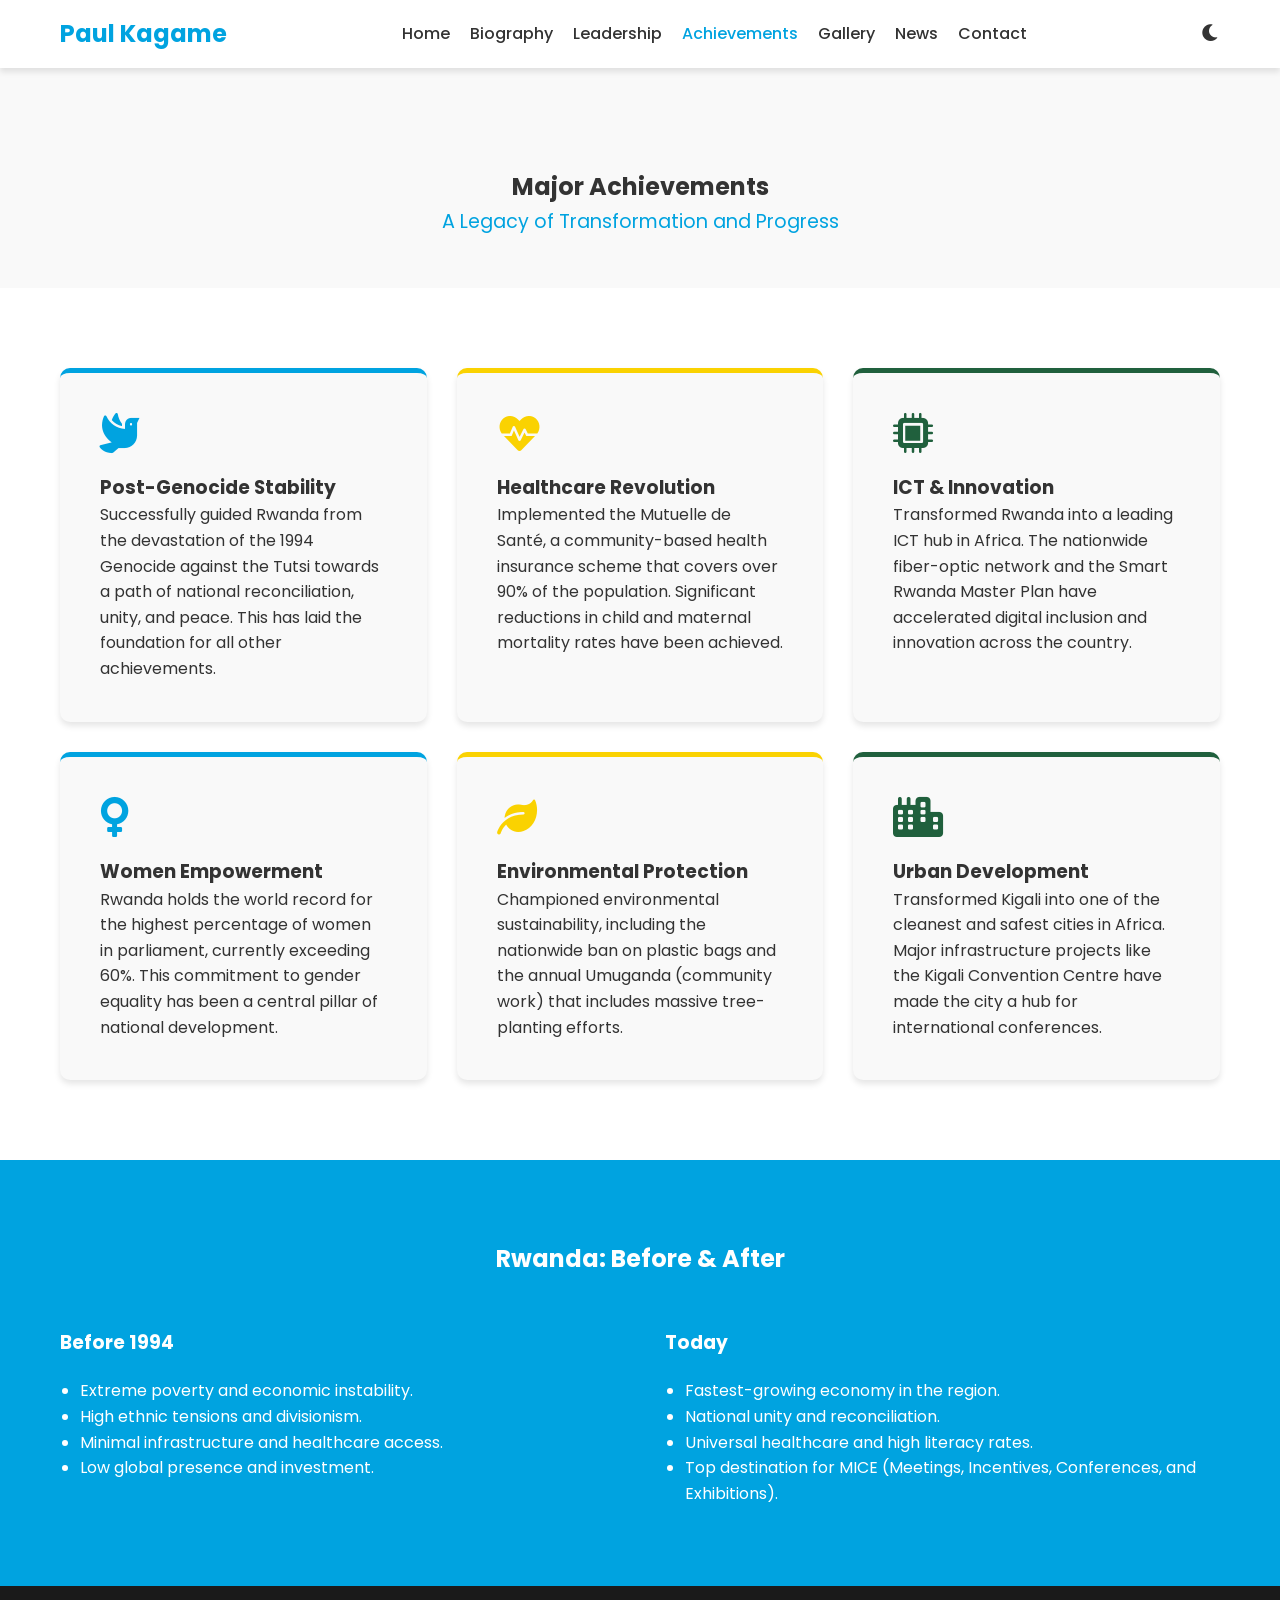
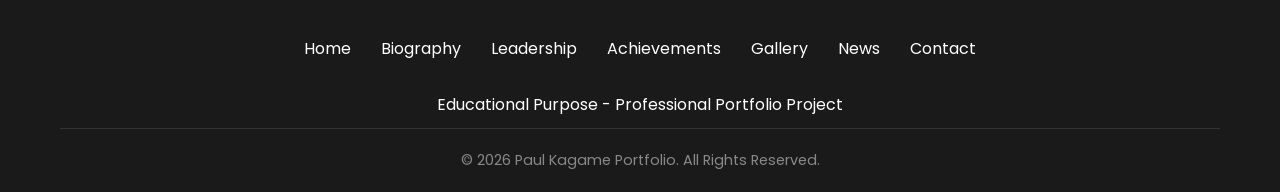
==== achievements.html @ 9ca7ed16 ""Initial"" ====
<!DOCTYPE html>
<html lang="en">
<head>
    <meta charset="UTF-8">
    <meta name="viewport" content="width=device-width, initial-scale=1.0">
    <title>Achievements | Paul Kagame</title>
    <link rel="stylesheet" href="assets/css/style.css">
    <link href="https://fonts.googleapis.com/css2?family=Poppins:wght@300;400;500;600;700&display=swap" rel="stylesheet">
    <link rel="stylesheet" href="https://cdnjs.cloudflare.com/ajax/libs/font-awesome/6.0.0/css/all.min.css">
</head>
<body>

    <header>
        <div class="container">
            <nav>
                <div class="logo">Paul Kagame</div>
                <ul class="nav-links">
                    <li><a href="index.html">Home</a></li>
                    <li><a href="biography.html">Biography</a></li>
                    <li><a href="leadership.html">Leadership</a></li>
                    <li><a href="achievements.html" class="active">Achievements</a></li>
                    <li><a href="gallery.html">Gallery</a></li>
                    <li><a href="news.html">News</a></li>
                    <li><a href="contact.html">Contact</a></li>
                </ul>
                <div class="nav-controls">
                    <div id="theme-toggle"><i class="fas fa-moon"></i></div>
                    <div class="hamburger"><i class="fas fa-bars"></i></div>
                </div>
            </nav>
        </div>
    </header>

    <section class="page-header" style="padding: 100px 0 50px; background: var(--card-bg); text-align: center;">
        <div class="container">
            <h1>Major Achievements</h1>
            <p style="font-size: 1.2rem; color: var(--primary-color);">A Legacy of Transformation and Progress</p>
        </div>
    </section>

    <section class="achievements-grid reveal" style="padding: 80px 0;">
        <div class="container">
            <div class="achievement-cards" style="display: grid; grid-template-columns: repeat(auto-fit, minmax(350px, 1fr)); gap: 30px;">
                <div class="card" style="padding: 40px; background: var(--card-bg); border-radius: 10px; box-shadow: var(--shadow); border-top: 5px solid var(--primary-color);">
                    <i class="fas fa-dove" style="font-size: 2.5rem; color: var(--primary-color); margin-bottom: 20px;"></i>
                    <h3>Post-Genocide Stability</h3>
                    <p>Successfully guided Rwanda from the devastation of the 1994 Genocide against the Tutsi towards a path of national reconciliation, unity, and peace. This has laid the foundation for all other achievements.</p>
                </div>
                <div class="card" style="padding: 40px; background: var(--card-bg); border-radius: 10px; box-shadow: var(--shadow); border-top: 5px solid var(--secondary-color);">
                    <i class="fas fa-heartbeat" style="font-size: 2.5rem; color: var(--secondary-color); margin-bottom: 20px;"></i>
                    <h3>Healthcare Revolution</h3>
                    <p>Implemented the Mutuelle de Santé, a community-based health insurance scheme that covers over 90% of the population. Significant reductions in child and maternal mortality rates have been achieved.</p>
                </div>
                <div class="card" style="padding: 40px; background: var(--card-bg); border-radius: 10px; box-shadow: var(--shadow); border-top: 5px solid var(--accent-color);">
                    <i class="fas fa-microchip" style="font-size: 2.5rem; color: var(--accent-color); margin-bottom: 20px;"></i>
                    <h3>ICT & Innovation</h3>
                    <p>Transformed Rwanda into a leading ICT hub in Africa. The nationwide fiber-optic network and the Smart Rwanda Master Plan have accelerated digital inclusion and innovation across the country.</p>
                </div>
                <div class="card" style="padding: 40px; background: var(--card-bg); border-radius: 10px; box-shadow: var(--shadow); border-top: 5px solid var(--primary-color);">
                    <i class="fas fa-venus" style="font-size: 2.5rem; color: var(--primary-color); margin-bottom: 20px;"></i>
                    <h3>Women Empowerment</h3>
                    <p>Rwanda holds the world record for the highest percentage of women in parliament, currently exceeding 60%. This commitment to gender equality has been a central pillar of national development.</p>
                </div>
                <div class="card" style="padding: 40px; background: var(--card-bg); border-radius: 10px; box-shadow: var(--shadow); border-top: 5px solid var(--secondary-color);">
                    <i class="fas fa-leaf" style="font-size: 2.5rem; color: var(--secondary-color); margin-bottom: 20px;"></i>
                    <h3>Environmental Protection</h3>
                    <p>Championed environmental sustainability, including the nationwide ban on plastic bags and the annual Umuganda (community work) that includes massive tree-planting efforts.</p>
                </div>
                <div class="card" style="padding: 40px; background: var(--card-bg); border-radius: 10px; box-shadow: var(--shadow); border-top: 5px solid var(--accent-color);">
                    <i class="fas fa-city" style="font-size: 2.5rem; color: var(--accent-color); margin-bottom: 20px;"></i>
                    <h3>Urban Development</h3>
                    <p>Transformed Kigali into one of the cleanest and safest cities in Africa. Major infrastructure projects like the Kigali Convention Centre have made the city a hub for international conferences.</p>
                </div>
            </div>
        </div>
    </section>

    <section class="comparison reveal" style="background: var(--primary-color); color: #fff; padding: 80px 0;">
        <div class="container">
            <h2 style="text-align: center; margin-bottom: 50px;">Rwanda: Before & After</h2>
            <div class="comp-grid" style="display: grid; grid-template-columns: 1fr 1fr; gap: 50px;">
                <div class="comp-item">
                    <h3>Before 1994</h3>
                    <ul style="list-style: disc; padding-left: 20px; margin-top: 20px;">
                        <li>Extreme poverty and economic instability.</li>
                        <li>High ethnic tensions and divisionism.</li>
                        <li>Minimal infrastructure and healthcare access.</li>
                        <li>Low global presence and investment.</li>
                    </ul>
                </div>
                <div class="comp-item">
                    <h3>Today</h3>
                    <ul style="list-style: disc; padding-left: 20px; margin-top: 20px;">
                        <li>Fastest-growing economy in the region.</li>
                        <li>National unity and reconciliation.</li>
                        <li>Universal healthcare and high literacy rates.</li>
                        <li>Top destination for MICE (Meetings, Incentives, Conferences, and Exhibitions).</li>
                    </ul>
                </div>
            </div>
        </div>
    </section>

    <footer>
        <div class="container">
            <div class="footer-links">
                <a href="index.html">Home</a>
                <a href="biography.html">Biography</a>
                <a href="leadership.html">Leadership</a>
                <a href="achievements.html">Achievements</a>
                <a href="gallery.html">Gallery</a>
                <a href="news.html">News</a>
                <a href="contact.html">Contact</a>
            </div>
            <p style="margin-bottom: 10px;">Educational Purpose - Professional Portfolio Project</p>
            <div class="footer-bottom">
                &copy; 2026 Paul Kagame Portfolio. All Rights Reserved.
            </div>
        </div>
    </footer>

    <div id="scroll-top"><i class="fas fa-arrow-up"></i></div>

    <script src="assets/js/main.js"></script>
</body>
</html>
---- assets/css/style.css ----
/* Paul Kagame Website - Global Styles */
:root {
    --primary-color: #00A3E0; /* Rwanda Flag Blue */
    --secondary-color: #FAD201; /* Rwanda Flag Yellow */
    --accent-color: #20603D; /* Rwanda Flag Green */
    --text-color: #333;
    --bg-color: #fff;
    --card-bg: #f9f9f9;
    --nav-bg: rgba(255, 255, 255, 0.95);
    --footer-bg: #1a1a1a;
    --footer-text: #fff;
    --transition: all 0.3s ease;
    --shadow: 0 4px 6px rgba(0, 0, 0, 0.1);
}

[data-theme="dark"] {
    --text-color: #f4f4f4;
    --bg-color: #121212;
    --card-bg: #1e1e1e;
    --nav-bg: rgba(18, 18, 18, 0.95);
    --shadow: 0 4px 6px rgba(0, 0, 0, 0.3);
}

* {
    margin: 0;
    padding: 0;
    box-sizing: border-box;
}

body {
    font-family: 'Poppins', sans-serif;
    line-height: 1.6;
    color: var(--text-color);
    background-color: var(--bg-color);
    transition: var(--transition);
}

a {
    text-decoration: none;
    color: inherit;
}

ul {
    list-style: none;
}

img {
    max-width: 100%;
    display: block;
}

.container {
    max-width: 1200px;
    margin: 0 auto;
    padding: 0 20px;
}

/* Header & Navigation */
header {
    position: sticky;
    top: 0;
    z-index: 1000;
    background: var(--nav-bg);
    box-shadow: var(--shadow);
    backdrop-filter: blur(10px);
}

nav {
    display: flex;
    justify-content: space-between;
    align-items: center;
    padding: 15px 0;
}

.logo {
    font-size: 1.5rem;
    font-weight: 700;
    color: var(--primary-color);
}

.nav-links {
    display: flex;
    gap: 20px;
}

.nav-links a {
    font-weight: 500;
    transition: var(--transition);
}

.nav-links a:hover, .nav-links a.active {
    color: var(--primary-color);
}

.nav-controls {
    display: flex;
    align-items: center;
    gap: 15px;
}

#theme-toggle {
    cursor: pointer;
    font-size: 1.2rem;
}

.hamburger {
    display: none;
    cursor: pointer;
    font-size: 1.5rem;
}

/* Hero Section */
.hero {
    height: 100vh;
    background-size: cover;
    background-position: center;
    display: flex;
    align-items: center;
    justify-content: center;
    text-align: center;
    color: #fff;
    position: relative;
}

.hero::before {
    content: '';
    position: absolute;
    top: 0;
    left: 0;
    width: 100%;
    height: 100%;
    background: rgba(0, 0, 0, 0.6);
}

.hero-content {
    position: relative;
    z-index: 1;
}

.hero h1 {
    font-size: 4rem;
    margin-bottom: 10px;
}

.hero p {
    font-size: 1.5rem;
    margin-bottom: 30px;
}

.btn {
    display: inline-block;
    padding: 12px 30px;
    background: var(--primary-color);
    color: #fff;
    border-radius: 5px;
    font-weight: 600;
    transition: var(--transition);
    border: none;
    cursor: pointer;
}

.btn:hover {
    background: #0082b3;
    transform: translateY(-3px);
}

/* Footer */
footer {
    background: var(--footer-bg);
    color: var(--footer-text);
    padding: 50px 0 20px;
    text-align: center;
}

.footer-links {
    display: flex;
    justify-content: center;
    gap: 30px;
    margin-bottom: 30px;
}

.footer-bottom {
    border-top: 1px solid #333;
    padding-top: 20px;
    font-size: 0.9rem;
    color: #888;
}

/* Responsive */
@media (max-width: 768px) {
    .nav-links {
        display: none;
        flex-direction: column;
        position: absolute;
        top: 100%;
        left: 0;
        width: 100%;
        background: var(--bg-color);
        padding: 20px;
        box-shadow: var(--shadow);
    }

    .nav-links.active {
        display: flex;
    }

    .hamburger {
        display: block;
    }

    .hero h1 {
        font-size: 2.5rem;
    }
}

/* Animations */
.reveal {
    opacity: 0;
    transform: translateY(30px);
    transition: all 0.8s ease-out;
}

.reveal.active {
    opacity: 1;
    transform: translateY(0);
}

/* Scroll to top */
#scroll-top {
    position: fixed;
    bottom: 30px;
    right: 30px;
    background: var(--primary-color);
    color: #fff;
    width: 45px;
    height: 45px;
    border-radius: 50%;
    display: none;
    align-items: center;
    justify-content: center;
    cursor: pointer;
    z-index: 1000;
    box-shadow: var(--shadow);
    transition: var(--transition);
}

#scroll-top:hover {
    transform: scale(1.1);
}
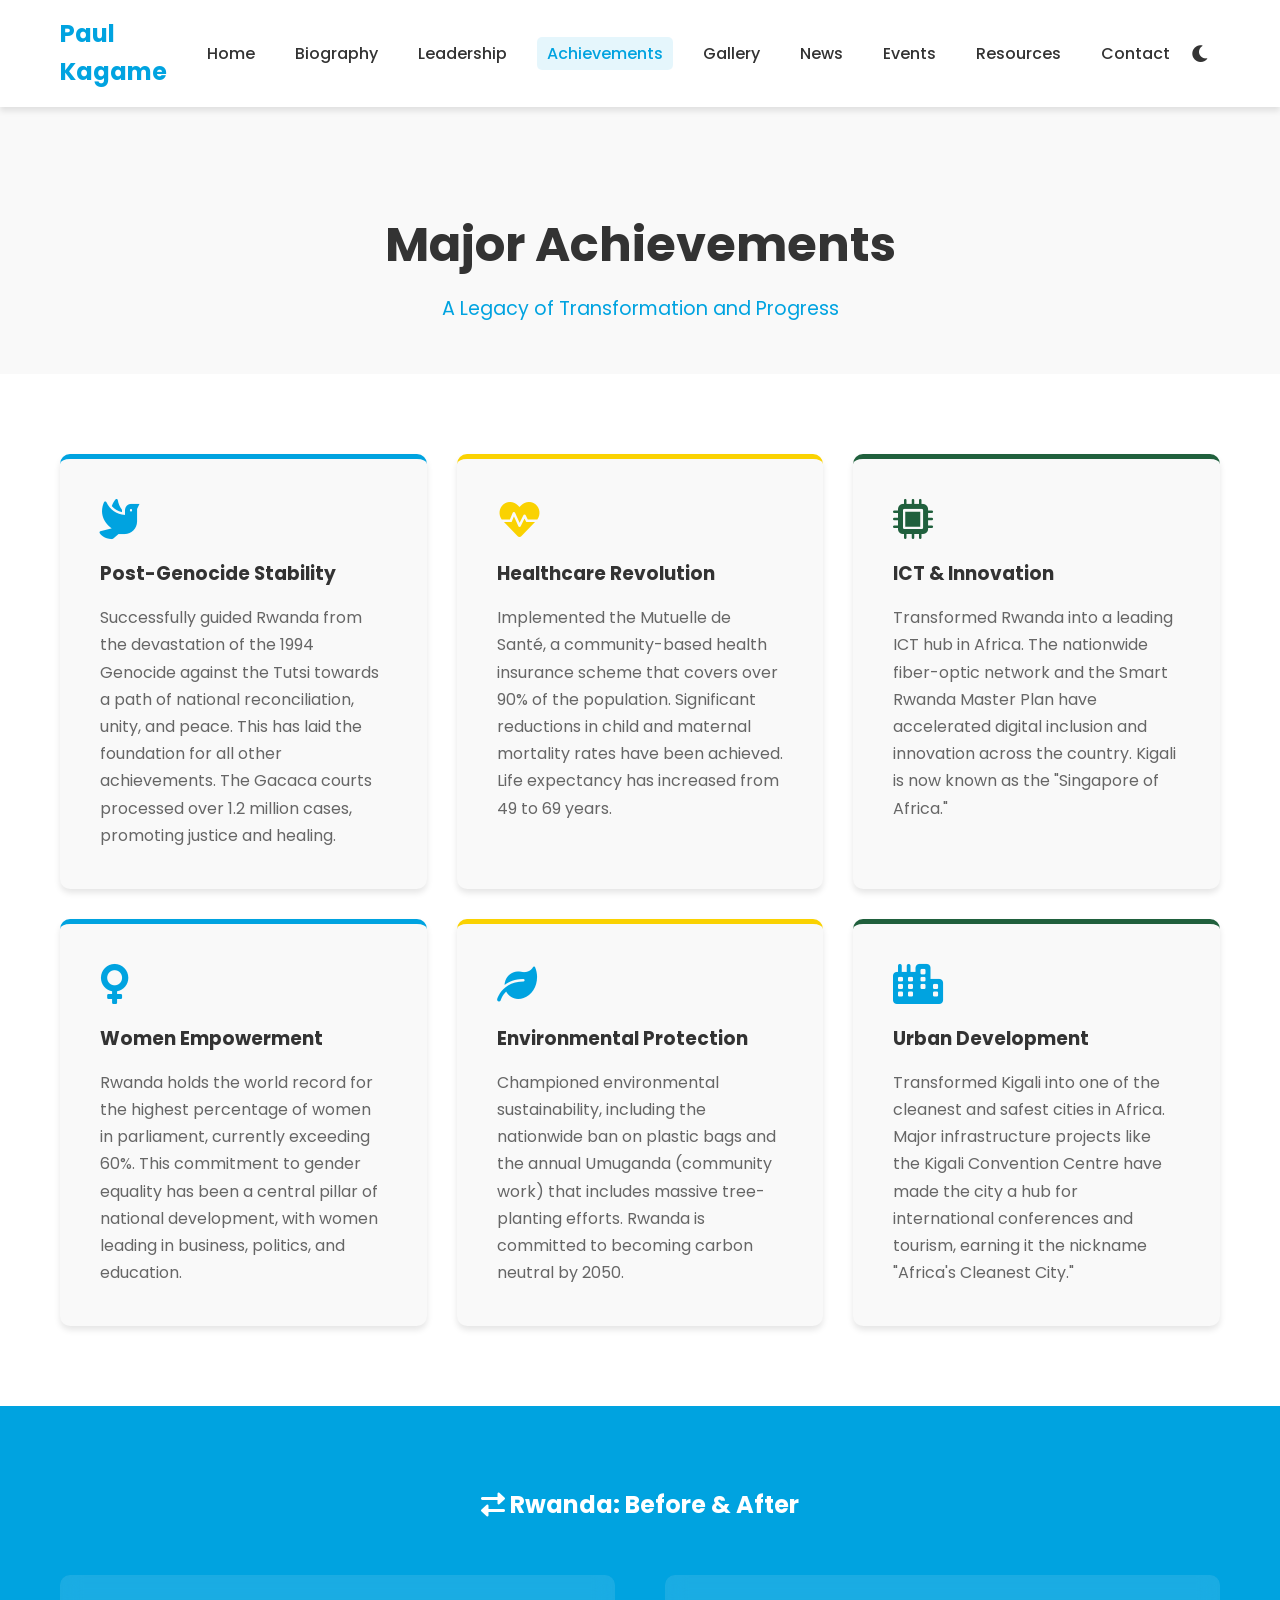
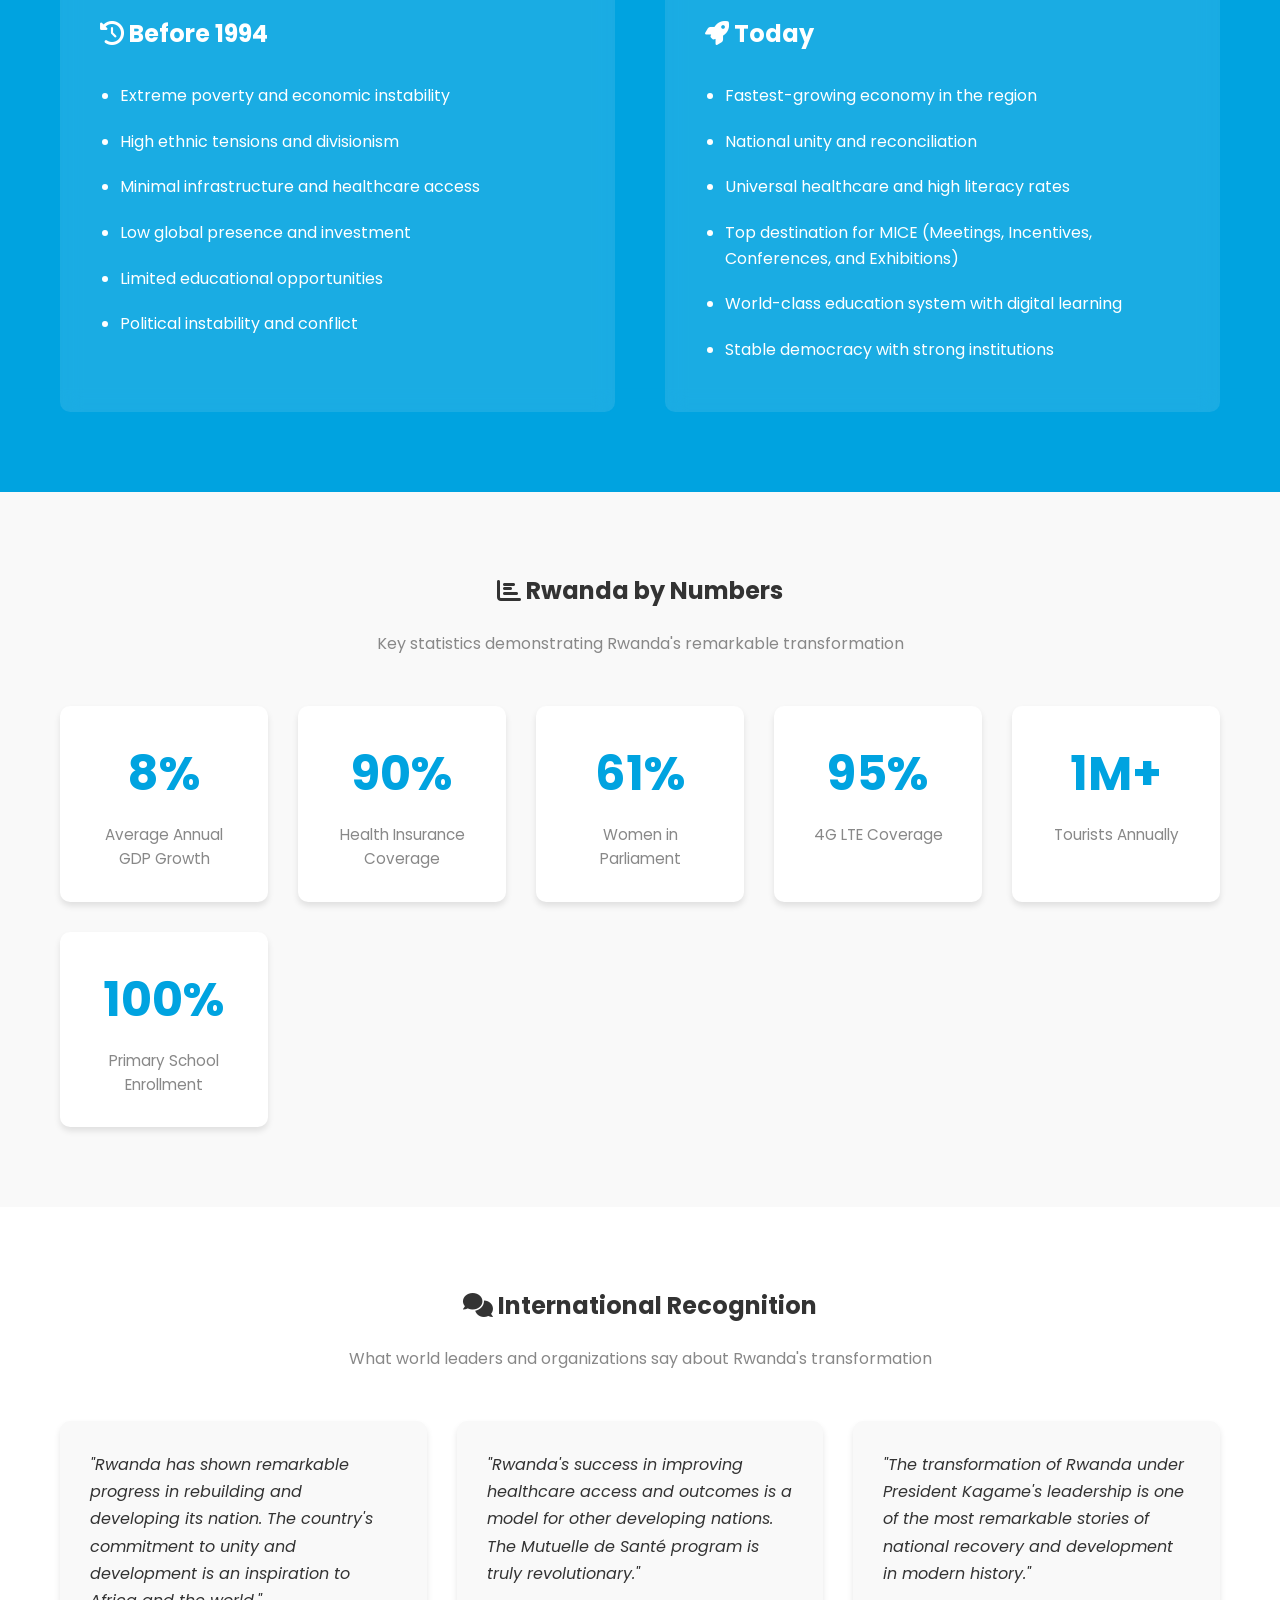
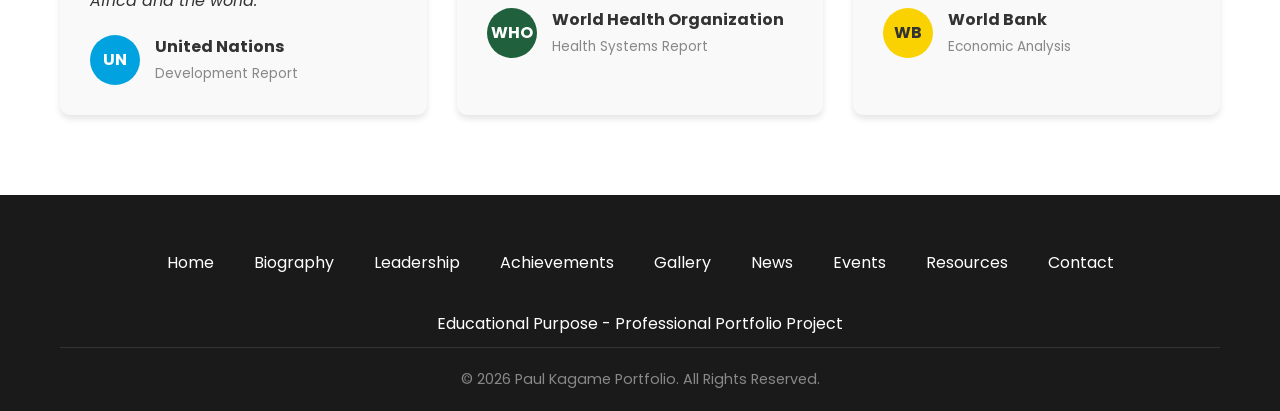
==== commit fb31eeeb: ""Final Updates"" ====
--- a/achievements.html
+++ b/achievements.html
@@ -7,6 +7,154 @@
     <link rel="stylesheet" href="assets/css/style.css">
     <link href="https://fonts.googleapis.com/css2?family=Poppins:wght@300;400;500;600;700&display=swap" rel="stylesheet">
     <link rel="stylesheet" href="https://cdnjs.cloudflare.com/ajax/libs/font-awesome/6.0.0/css/all.min.css">
+    <style>
+        .achievements-grid {
+            padding: 80px 0;
+        }
+        .achievement-cards {
+            display: grid;
+            grid-template-columns: repeat(auto-fit, minmax(350px, 1fr));
+            gap: 30px;
+        }
+        .achievement-card {
+            padding: 40px;
+            background: var(--card-bg);
+            border-radius: 10px;
+            box-shadow: var(--shadow);
+            border-top: 5px solid var(--primary-color);
+            transition: var(--transition);
+        }
+        .achievement-card:hover {
+            transform: translateY(-10px);
+            box-shadow: 0 15px 30px rgba(0, 0, 0, 0.15);
+        }
+        .achievement-card:nth-child(2) { border-top-color: var(--secondary-color); }
+        .achievement-card:nth-child(3) { border-top-color: var(--accent-color); }
+        .achievement-card:nth-child(4) { border-top-color: var(--primary-color); }
+        .achievement-card:nth-child(5) { border-top-color: var(--secondary-color); }
+        .achievement-card:nth-child(6) { border-top-color: var(--accent-color); }
+        
+        .achievement-card i {
+            font-size: 2.5rem;
+            color: var(--primary-color);
+            margin-bottom: 20px;
+        }
+        .achievement-card:nth-child(2) i { color: var(--secondary-color); }
+        .achievement-card:nth-child(3) i { color: var(--accent-color); }
+        .achievement-card h3 {
+            margin-bottom: 15px;
+            color: var(--text-color);
+        }
+        .achievement-card p {
+            line-height: 1.7;
+            color: #666;
+        }
+        .comparison {
+            background: var(--primary-color);
+            color: #fff;
+            padding: 80px 0;
+        }
+        .comparison h2 {
+            text-align: center;
+            margin-bottom: 50px;
+        }
+        .comp-grid {
+            display: grid;
+            grid-template-columns: 1fr 1fr;
+            gap: 50px;
+        }
+        .comp-item {
+            background: rgba(255, 255, 255, 0.1);
+            padding: 40px;
+            border-radius: 10px;
+            backdrop-filter: blur(10px);
+        }
+        .comp-item h3 {
+            margin-bottom: 20px;
+            font-size: 1.5rem;
+        }
+        .comp-item ul {
+            list-style: disc;
+            padding-left: 20px;
+        }
+        .comp-item ul li {
+            padding: 10px 0;
+            line-height: 1.6;
+        }
+        .stats-section {
+            padding: 80px 0;
+            background: var(--card-bg);
+        }
+        .stats-grid {
+            display: grid;
+            grid-template-columns: repeat(auto-fit, minmax(200px, 1fr));
+            gap: 30px;
+            margin-top: 50px;
+        }
+        .stat-card {
+            background: var(--bg-color);
+            padding: 30px;
+            border-radius: 10px;
+            text-align: center;
+            box-shadow: var(--shadow);
+            transition: var(--transition);
+        }
+        .stat-card:hover {
+            transform: scale(1.05);
+        }
+        .stat-card .number {
+            font-size: 3rem;
+            font-weight: 700;
+            color: var(--primary-color);
+            margin-bottom: 10px;
+        }
+        .stat-card .label {
+            color: #888;
+            font-size: 0.95rem;
+        }
+        .testimonials {
+            padding: 80px 0;
+        }
+        .testimonials-grid {
+            display: grid;
+            grid-template-columns: repeat(auto-fit, minmax(300px, 1fr));
+            gap: 30px;
+            margin-top: 50px;
+        }
+        .testimonial-card {
+            background: var(--card-bg);
+            padding: 30px;
+            border-radius: 10px;
+            box-shadow: var(--shadow);
+        }
+        .testimonial-card p {
+            font-style: italic;
+            margin-bottom: 20px;
+            line-height: 1.7;
+        }
+        .testimonial-author {
+            display: flex;
+            align-items: center;
+            gap: 15px;
+        }
+        .testimonial-author img {
+            width: 50px;
+            height: 50px;
+            border-radius: 50%;
+            background: var(--primary-color);
+        }
+        .testimonial-author h4 {
+            font-size: 1rem;
+        }
+        .testimonial-author span {
+            font-size: 0.85rem;
+            color: #888;
+        }
+        @media (max-width: 768px) {
+            .comp-grid { grid-template-columns: 1fr; }
+            .achievement-cards { grid-template-columns: 1fr; }
+        }
+    </style>
 </head>
 <body>
 
@@ -21,6 +169,8 @@
                     <li><a href="achievements.html" class="active">Achievements</a></li>
                     <li><a href="gallery.html">Gallery</a></li>
                     <li><a href="news.html">News</a></li>
+                    <li><a href="events.html">Events</a></li>
+                    <li><a href="resources.html">Resources</a></li>
                     <li><a href="contact.html">Contact</a></li>
                 </ul>
                 <div class="nav-controls">
@@ -38,64 +188,140 @@
         </div>
     </section>
 
-    <section class="achievements-grid reveal" style="padding: 80px 0;">
-        <div class="container">
-            <div class="achievement-cards" style="display: grid; grid-template-columns: repeat(auto-fit, minmax(350px, 1fr)); gap: 30px;">
-                <div class="card" style="padding: 40px; background: var(--card-bg); border-radius: 10px; box-shadow: var(--shadow); border-top: 5px solid var(--primary-color);">
-                    <i class="fas fa-dove" style="font-size: 2.5rem; color: var(--primary-color); margin-bottom: 20px;"></i>
+    <section class="achievements-grid reveal">
+        <div class="container">
+            <div class="achievement-cards">
+                <div class="achievement-card">
+                    <i class="fas fa-dove"></i>
                     <h3>Post-Genocide Stability</h3>
-                    <p>Successfully guided Rwanda from the devastation of the 1994 Genocide against the Tutsi towards a path of national reconciliation, unity, and peace. This has laid the foundation for all other achievements.</p>
-                </div>
-                <div class="card" style="padding: 40px; background: var(--card-bg); border-radius: 10px; box-shadow: var(--shadow); border-top: 5px solid var(--secondary-color);">
-                    <i class="fas fa-heartbeat" style="font-size: 2.5rem; color: var(--secondary-color); margin-bottom: 20px;"></i>
+                    <p>Successfully guided Rwanda from the devastation of the 1994 Genocide against the Tutsi towards a path of national reconciliation, unity, and peace. This has laid the foundation for all other achievements. The Gacaca courts processed over 1.2 million cases, promoting justice and healing.</p>
+                </div>
+                <div class="achievement-card">
+                    <i class="fas fa-heartbeat"></i>
                     <h3>Healthcare Revolution</h3>
-                    <p>Implemented the Mutuelle de Santé, a community-based health insurance scheme that covers over 90% of the population. Significant reductions in child and maternal mortality rates have been achieved.</p>
-                </div>
-                <div class="card" style="padding: 40px; background: var(--card-bg); border-radius: 10px; box-shadow: var(--shadow); border-top: 5px solid var(--accent-color);">
-                    <i class="fas fa-microchip" style="font-size: 2.5rem; color: var(--accent-color); margin-bottom: 20px;"></i>
+                    <p>Implemented the Mutuelle de Santé, a community-based health insurance scheme that covers over 90% of the population. Significant reductions in child and maternal mortality rates have been achieved. Life expectancy has increased from 49 to 69 years.</p>
+                </div>
+                <div class="achievement-card">
+                    <i class="fas fa-microchip"></i>
                     <h3>ICT & Innovation</h3>
-                    <p>Transformed Rwanda into a leading ICT hub in Africa. The nationwide fiber-optic network and the Smart Rwanda Master Plan have accelerated digital inclusion and innovation across the country.</p>
-                </div>
-                <div class="card" style="padding: 40px; background: var(--card-bg); border-radius: 10px; box-shadow: var(--shadow); border-top: 5px solid var(--primary-color);">
-                    <i class="fas fa-venus" style="font-size: 2.5rem; color: var(--primary-color); margin-bottom: 20px;"></i>
+                    <p>Transformed Rwanda into a leading ICT hub in Africa. The nationwide fiber-optic network and the Smart Rwanda Master Plan have accelerated digital inclusion and innovation across the country. Kigali is now known as the "Singapore of Africa."</p>
+                </div>
+                <div class="achievement-card">
+                    <i class="fas fa-venus"></i>
                     <h3>Women Empowerment</h3>
-                    <p>Rwanda holds the world record for the highest percentage of women in parliament, currently exceeding 60%. This commitment to gender equality has been a central pillar of national development.</p>
-                </div>
-                <div class="card" style="padding: 40px; background: var(--card-bg); border-radius: 10px; box-shadow: var(--shadow); border-top: 5px solid var(--secondary-color);">
-                    <i class="fas fa-leaf" style="font-size: 2.5rem; color: var(--secondary-color); margin-bottom: 20px;"></i>
+                    <p>Rwanda holds the world record for the highest percentage of women in parliament, currently exceeding 60%. This commitment to gender equality has been a central pillar of national development, with women leading in business, politics, and education.</p>
+                </div>
+                <div class="achievement-card">
+                    <i class="fas fa-leaf"></i>
                     <h3>Environmental Protection</h3>
-                    <p>Championed environmental sustainability, including the nationwide ban on plastic bags and the annual Umuganda (community work) that includes massive tree-planting efforts.</p>
-                </div>
-                <div class="card" style="padding: 40px; background: var(--card-bg); border-radius: 10px; box-shadow: var(--shadow); border-top: 5px solid var(--accent-color);">
-                    <i class="fas fa-city" style="font-size: 2.5rem; color: var(--accent-color); margin-bottom: 20px;"></i>
+                    <p>Championed environmental sustainability, including the nationwide ban on plastic bags and the annual Umuganda (community work) that includes massive tree-planting efforts. Rwanda is committed to becoming carbon neutral by 2050.</p>
+                </div>
+                <div class="achievement-card">
+                    <i class="fas fa-city"></i>
                     <h3>Urban Development</h3>
-                    <p>Transformed Kigali into one of the cleanest and safest cities in Africa. Major infrastructure projects like the Kigali Convention Centre have made the city a hub for international conferences.</p>
-                </div>
-            </div>
-        </div>
-    </section>
-
-    <section class="comparison reveal" style="background: var(--primary-color); color: #fff; padding: 80px 0;">
-        <div class="container">
-            <h2 style="text-align: center; margin-bottom: 50px;">Rwanda: Before & After</h2>
-            <div class="comp-grid" style="display: grid; grid-template-columns: 1fr 1fr; gap: 50px;">
+                    <p>Transformed Kigali into one of the cleanest and safest cities in Africa. Major infrastructure projects like the Kigali Convention Centre have made the city a hub for international conferences and tourism, earning it the nickname "Africa's Cleanest City."</p>
+                </div>
+            </div>
+        </div>
+    </section>
+
+    <section class="comparison reveal">
+        <div class="container">
+            <h2><i class="fas fa-exchange-alt"></i> Rwanda: Before & After</h2>
+            <div class="comp-grid">
                 <div class="comp-item">
-                    <h3>Before 1994</h3>
-                    <ul style="list-style: disc; padding-left: 20px; margin-top: 20px;">
-                        <li>Extreme poverty and economic instability.</li>
-                        <li>High ethnic tensions and divisionism.</li>
-                        <li>Minimal infrastructure and healthcare access.</li>
-                        <li>Low global presence and investment.</li>
+                    <h3><i class="fas fa-history"></i> Before 1994</h3>
+                    <ul>
+                        <li>Extreme poverty and economic instability</li>
+                        <li>High ethnic tensions and divisionism</li>
+                        <li>Minimal infrastructure and healthcare access</li>
+                        <li>Low global presence and investment</li>
+                        <li>Limited educational opportunities</li>
+                        <li>Political instability and conflict</li>
                     </ul>
                 </div>
                 <div class="comp-item">
-                    <h3>Today</h3>
-                    <ul style="list-style: disc; padding-left: 20px; margin-top: 20px;">
-                        <li>Fastest-growing economy in the region.</li>
-                        <li>National unity and reconciliation.</li>
-                        <li>Universal healthcare and high literacy rates.</li>
-                        <li>Top destination for MICE (Meetings, Incentives, Conferences, and Exhibitions).</li>
+                    <h3><i class="fas fa-rocket"></i> Today</h3>
+                    <ul>
+                        <li>Fastest-growing economy in the region</li>
+                        <li>National unity and reconciliation</li>
+                        <li>Universal healthcare and high literacy rates</li>
+                        <li>Top destination for MICE (Meetings, Incentives, Conferences, and Exhibitions)</li>
+                        <li>World-class education system with digital learning</li>
+                        <li>Stable democracy with strong institutions</li>
                     </ul>
+                </div>
+            </div>
+        </div>
+    </section>
+
+    <section class="stats-section reveal">
+        <div class="container">
+            <h2 style="text-align: center; margin-bottom: 20px;"><i class="fas fa-chart-bar"></i> Rwanda by Numbers</h2>
+            <p style="text-align: center; max-width: 600px; margin: 0 auto 40px; color: #888;">Key statistics demonstrating Rwanda's remarkable transformation</p>
+            <div class="stats-grid">
+                <div class="stat-card">
+                    <div class="number">8%</div>
+                    <div class="label">Average Annual GDP Growth</div>
+                </div>
+                <div class="stat-card">
+                    <div class="number">90%</div>
+                    <div class="label">Health Insurance Coverage</div>
+                </div>
+                <div class="stat-card">
+                    <div class="number">61%</div>
+                    <div class="label">Women in Parliament</div>
+                </div>
+                <div class="stat-card">
+                    <div class="number">95%</div>
+                    <div class="label">4G LTE Coverage</div>
+                </div>
+                <div class="stat-card">
+                    <div class="number">1M+</div>
+                    <div class="label">Tourists Annually</div>
+                </div>
+                <div class="stat-card">
+                    <div class="number">100%</div>
+                    <div class="label">Primary School Enrollment</div>
+                </div>
+            </div>
+        </div>
+    </section>
+
+    <section class="testimonials reveal">
+        <div class="container">
+            <h2 style="text-align: center; margin-bottom: 20px;"><i class="fas fa-comments"></i> International Recognition</h2>
+            <p style="text-align: center; max-width: 600px; margin: 0 auto 40px; color: #888;">What world leaders and organizations say about Rwanda's transformation</p>
+            <div class="testimonials-grid">
+                <div class="testimonial-card">
+                    <p>"Rwanda has shown remarkable progress in rebuilding and developing its nation. The country's commitment to unity and development is an inspiration to Africa and the world."</p>
+                    <div class="testimonial-author">
+                        <div style="width: 50px; height: 50px; border-radius: 50%; background: var(--primary-color); display: flex; align-items: center; justify-content: center; color: white; font-weight: bold;">UN</div>
+                        <div>
+                            <h4>United Nations</h4>
+                            <span>Development Report</span>
+                        </div>
+                    </div>
+                </div>
+                <div class="testimonial-card">
+                    <p>"Rwanda's success in improving healthcare access and outcomes is a model for other developing nations. The Mutuelle de Santé program is truly revolutionary."</p>
+                    <div class="testimonial-author">
+                        <div style="width: 50px; height: 50px; border-radius: 50%; background: var(--accent-color); display: flex; align-items: center; justify-content: center; color: white; font-weight: bold;">WHO</div>
+                        <div>
+                            <h4>World Health Organization</h4>
+                            <span>Health Systems Report</span>
+                        </div>
+                    </div>
+                </div>
+                <div class="testimonial-card">
+                    <p>"The transformation of Rwanda under President Kagame's leadership is one of the most remarkable stories of national recovery and development in modern history."</p>
+                    <div class="testimonial-author">
+                        <div style="width: 50px; height: 50px; border-radius: 50%; background: var(--secondary-color); display: flex; align-items: center; justify-content: center; color: #333; font-weight: bold;">WB</div>
+                        <div>
+                            <h4>World Bank</h4>
+                            <span>Economic Analysis</span>
+                        </div>
+                    </div>
                 </div>
             </div>
         </div>
@@ -110,6 +336,8 @@
                 <a href="achievements.html">Achievements</a>
                 <a href="gallery.html">Gallery</a>
                 <a href="news.html">News</a>
+                <a href="events.html">Events</a>
+                <a href="resources.html">Resources</a>
                 <a href="contact.html">Contact</a>
             </div>
             <p style="margin-bottom: 10px;">Educational Purpose - Professional Portfolio Project</p>
--- a/assets/css/style.css
+++ b/assets/css/style.css
@@ -86,10 +86,13 @@
 .nav-links a {
     font-weight: 500;
     transition: var(--transition);
+    padding: 5px 10px;
+    border-radius: 5px;
 }
 
 .nav-links a:hover, .nav-links a.active {
     color: var(--primary-color);
+    background: rgba(0, 163, 224, 0.1);
 }
 
 .nav-controls {
@@ -101,12 +104,33 @@
 #theme-toggle {
     cursor: pointer;
     font-size: 1.2rem;
+    width: 40px;
+    height: 40px;
+    display: flex;
+    align-items: center;
+    justify-content: center;
+    border-radius: 50%;
+    transition: var(--transition);
+}
+
+#theme-toggle:hover {
+    background: rgba(0, 163, 224, 0.1);
 }
 
 .hamburger {
     display: none;
     cursor: pointer;
     font-size: 1.5rem;
+    width: 40px;
+    height: 40px;
+    align-items: center;
+    justify-content: center;
+    border-radius: 5px;
+    transition: var(--transition);
+}
+
+.hamburger:hover {
+    background: rgba(0, 163, 224, 0.1);
 }
 
 /* Hero Section */
@@ -135,11 +159,14 @@
 .hero-content {
     position: relative;
     z-index: 1;
+    max-width: 800px;
+    padding: 0 20px;
 }
 
 .hero h1 {
     font-size: 4rem;
-    margin-bottom: 10px;
+    margin-bottom: 20px;
+    min-height: 80px;
 }
 
 .hero p {
@@ -147,6 +174,17 @@
     margin-bottom: 30px;
 }
 
+/* Page Header */
+.page-header {
+    background: linear-gradient(135deg, var(--card-bg), var(--bg-color));
+}
+
+.page-header h1 {
+    font-size: 3rem;
+    margin-bottom: 10px;
+}
+
+/* Buttons */
 .btn {
     display: inline-block;
     padding: 12px 30px;
@@ -157,11 +195,13 @@
     transition: var(--transition);
     border: none;
     cursor: pointer;
+    text-align: center;
 }
 
 .btn:hover {
     background: #0082b3;
     transform: translateY(-3px);
+    box-shadow: 0 5px 15px rgba(0, 163, 224, 0.3);
 }
 
 /* Footer */
@@ -175,8 +215,18 @@
 .footer-links {
     display: flex;
     justify-content: center;
-    gap: 30px;
+    gap: 20px;
     margin-bottom: 30px;
+    flex-wrap: wrap;
+}
+
+.footer-links a {
+    transition: var(--transition);
+    padding: 5px 10px;
+}
+
+.footer-links a:hover {
+    color: var(--primary-color);
 }
 
 .footer-bottom {
@@ -184,45 +234,6 @@
     padding-top: 20px;
     font-size: 0.9rem;
     color: #888;
-}
-
-/* Responsive */
-@media (max-width: 768px) {
-    .nav-links {
-        display: none;
-        flex-direction: column;
-        position: absolute;
-        top: 100%;
-        left: 0;
-        width: 100%;
-        background: var(--bg-color);
-        padding: 20px;
-        box-shadow: var(--shadow);
-    }
-
-    .nav-links.active {
-        display: flex;
-    }
-
-    .hamburger {
-        display: block;
-    }
-
-    .hero h1 {
-        font-size: 2.5rem;
-    }
-}
-
-/* Animations */
-.reveal {
-    opacity: 0;
-    transform: translateY(30px);
-    transition: all 0.8s ease-out;
-}
-
-.reveal.active {
-    opacity: 1;
-    transform: translateY(0);
 }
 
 /* Scroll to top */
@@ -246,4 +257,167 @@
 
 #scroll-top:hover {
     transform: scale(1.1);
-}
+    background: #0082b3;
+}
+
+/* Animations */
+.reveal {
+    opacity: 0;
+    transform: translateY(30px);
+    transition: all 0.8s ease-out;
+}
+
+.reveal.active {
+    opacity: 1;
+    transform: translateY(0);
+}
+
+/* Card Styles */
+.card {
+    background: var(--card-bg);
+    border-radius: 10px;
+    padding: 30px;
+    box-shadow: var(--shadow);
+    transition: var(--transition);
+}
+
+.card:hover {
+    transform: translateY(-5px);
+    box-shadow: 0 8px 15px rgba(0, 0, 0, 0.15);
+}
+
+/* Section Styles */
+section {
+    padding: 60px 0;
+}
+
+/* Responsive */
+@media (max-width: 992px) {
+    .nav-links {
+        display: none;
+        flex-direction: column;
+        position: absolute;
+        top: 100%;
+        left: 0;
+        width: 100%;
+        background: var(--bg-color);
+        padding: 20px;
+        box-shadow: var(--shadow);
+        gap: 10px;
+    }
+
+    .nav-links.active {
+        display: flex;
+    }
+
+    .nav-links a {
+        padding: 10px 15px;
+        border-radius: 5px;
+    }
+
+    .hamburger {
+        display: flex;
+    }
+
+    .hero h1 {
+        font-size: 2.5rem;
+    }
+
+    .hero p {
+        font-size: 1.2rem;
+    }
+
+    .page-header h1 {
+        font-size: 2rem;
+    }
+}
+
+@media (max-width: 768px) {
+    .hero h1 {
+        font-size: 2rem;
+    }
+
+    .hero p {
+        font-size: 1rem;
+    }
+
+    .btn {
+        padding: 10px 20px;
+        font-size: 0.9rem;
+    }
+
+    .footer-links {
+        gap: 10px;
+    }
+
+    .footer-links a {
+        font-size: 0.9rem;
+    }
+}
+
+/* Loading Animation */
+@keyframes fadeIn {
+    from {
+        opacity: 0;
+        transform: translateY(20px);
+    }
+    to {
+        opacity: 1;
+        transform: translateY(0);
+    }
+}
+
+.fade-in {
+    animation: fadeIn 0.6s ease-out;
+}
+
+/* Custom Scrollbar */
+::-webkit-scrollbar {
+    width: 10px;
+}
+
+::-webkit-scrollbar-track {
+    background: var(--bg-color);
+}
+
+::-webkit-scrollbar-thumb {
+    background: var(--primary-color);
+    border-radius: 5px;
+}
+
+::-webkit-scrollbar-thumb:hover {
+    background: #0082b3;
+}
+
+/* Selection Color */
+::selection {
+    background: var(--primary-color);
+    color: #fff;
+}
+
+/* Focus Styles for Accessibility */
+a:focus, button:focus, input:focus, textarea:focus {
+    outline: 2px solid var(--primary-color);
+    outline-offset: 2px;
+}
+
+/* Print Styles */
+@media print {
+    header, footer, #scroll-top, .nav-controls {
+        display: none !important;
+    }
+    
+    body {
+        color: #000;
+        background: #fff;
+    }
+    
+    .hero {
+        height: auto;
+        color: #000;
+    }
+    
+    .hero::before {
+        display: none;
+    }
+}
